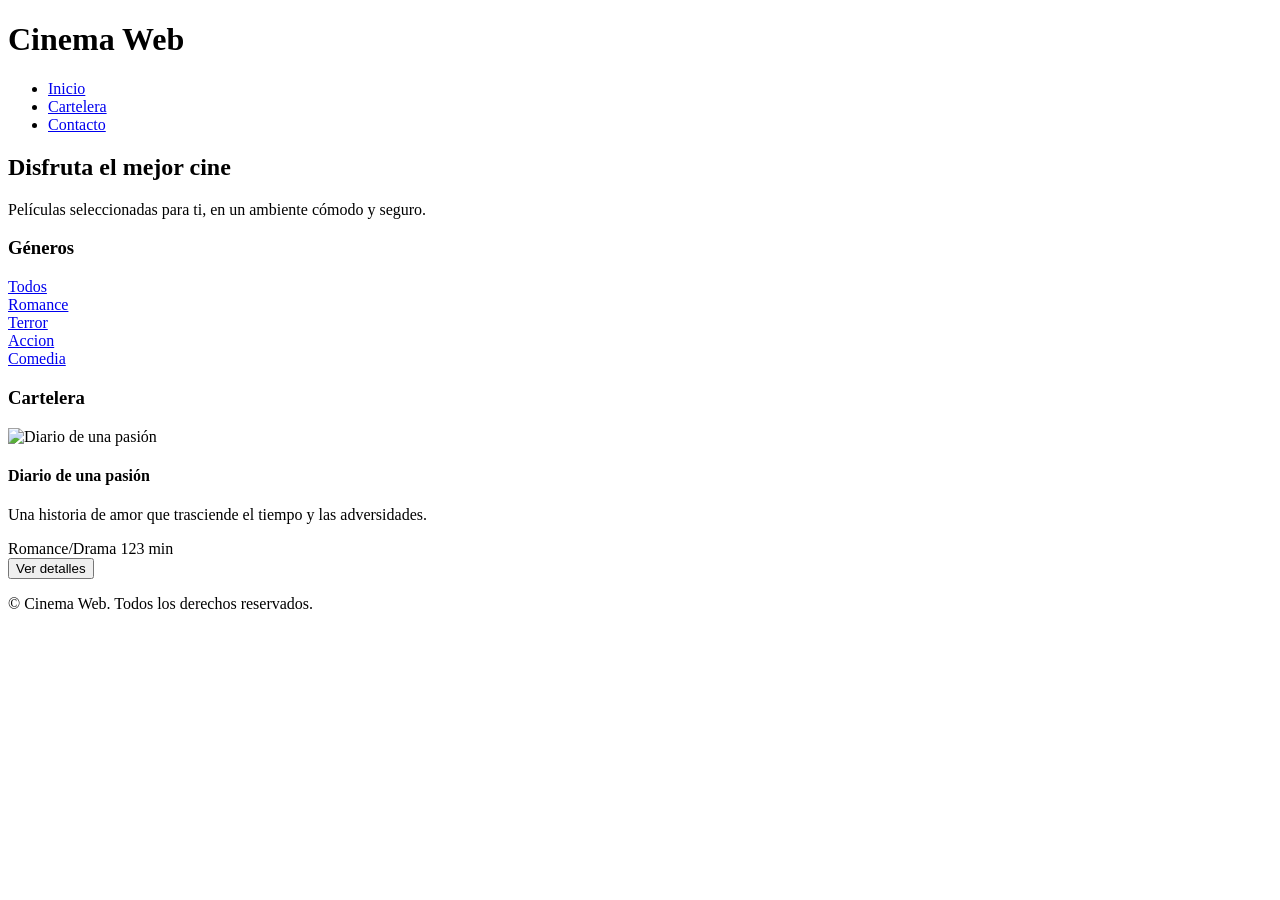
==== cinema-web/index.html @ 7609ff4f "cambios iniciales se hace un menu lateral y se agrega la logica de javascript para mayor entendimien" ====
<!doctype html>
<html lang="es">

<head>
    <meta charset="utf-8">
    <meta name="viewport" content="width=device-width, initial-scale=1">
    <title>Cinema Web</title>
    <link rel="stylesheet" href="css/styles.css">
</head>

<body>
    <header class="site-header">
        <div class="container header-inner">
            <h1 class="site-logo">Cinema Web</h1>
            <nav class="main-nav" aria-label="Navegación principal">
                <ul>
                    <li><a href="#">Inicio</a></li>
                    <li><a href="#cartelera">Cartelera</a></li>
                    <li><a href="#">Contacto</a></li>
                </ul>
            </nav>
        </div>
    </header>

    <main>
        <section class="hero">
            <div class="container hero-inner">
                <h2 class="hero-title">Disfruta el mejor cine</h2>
                <p class="hero-subtitle">Películas seleccionadas para ti, en un ambiente cómodo y seguro.</p>
            </div>
        </section>
        <div class="principal">
            <aside class="aside-menu">
                <h3>Géneros</h3>

                <div id="genreContainer">
                    <a href="#">Todos</a>
                </div>
                <div id="genreContainer">
                    <a href="#">Romance</a>
                </div>
                <div id="genreContainer">
                    <a href="#">Terror</a>
                </div>
                <div id="genreContainer">
                    <a href="#">Accion</a>
                </div>
                <div id="genreContainer">
                    <a href="#">Comedia</a>
                </div>
            </aside>

            <section id="cartelera" class="cartelera container">
                <h3>Cartelera</h3>
                <!-- Contenedor vacío donde JavaScript añadirá las tarjetas de películas -->

                <div id="movieContainer" class="movie-grid" aria-live="polite">
                    <div class="movie-grid">
                        <article class="movie-card">
                            <img src="images/poster-diario-de-una-pasion.jpg" alt="Diario de una pasión"
                                class="movie-card__image">
                            <div class="movie-card__content">
                                <h4 class="movie-card__title">Diario de una pasión</h4>
                                <p class="movie-card__description">Una historia de amor que trasciende el tiempo y las
                                    adversidades.</p>
                                <div class="movie-card__meta">
                                    <span class="movie-card__genre">Romance/Drama</span>
                                    <span class="movie-card__duration">123 min</span>
                                </div>
                                <button class="movie-card__button">Ver detalles</button>
                            </div>
                        </article>
                    </div>

                </div>
            </section>
        </div>
    </main>

    <footer class="site-footer" id="years">
        <div class="container footer-inner">
            <p>&copy; <span id="years"></span> Cinema Web. Todos los derechos reservados.</p>
        </div>
    </footer>

    <script src="js/app.js" defer></script>
</body>

</html>
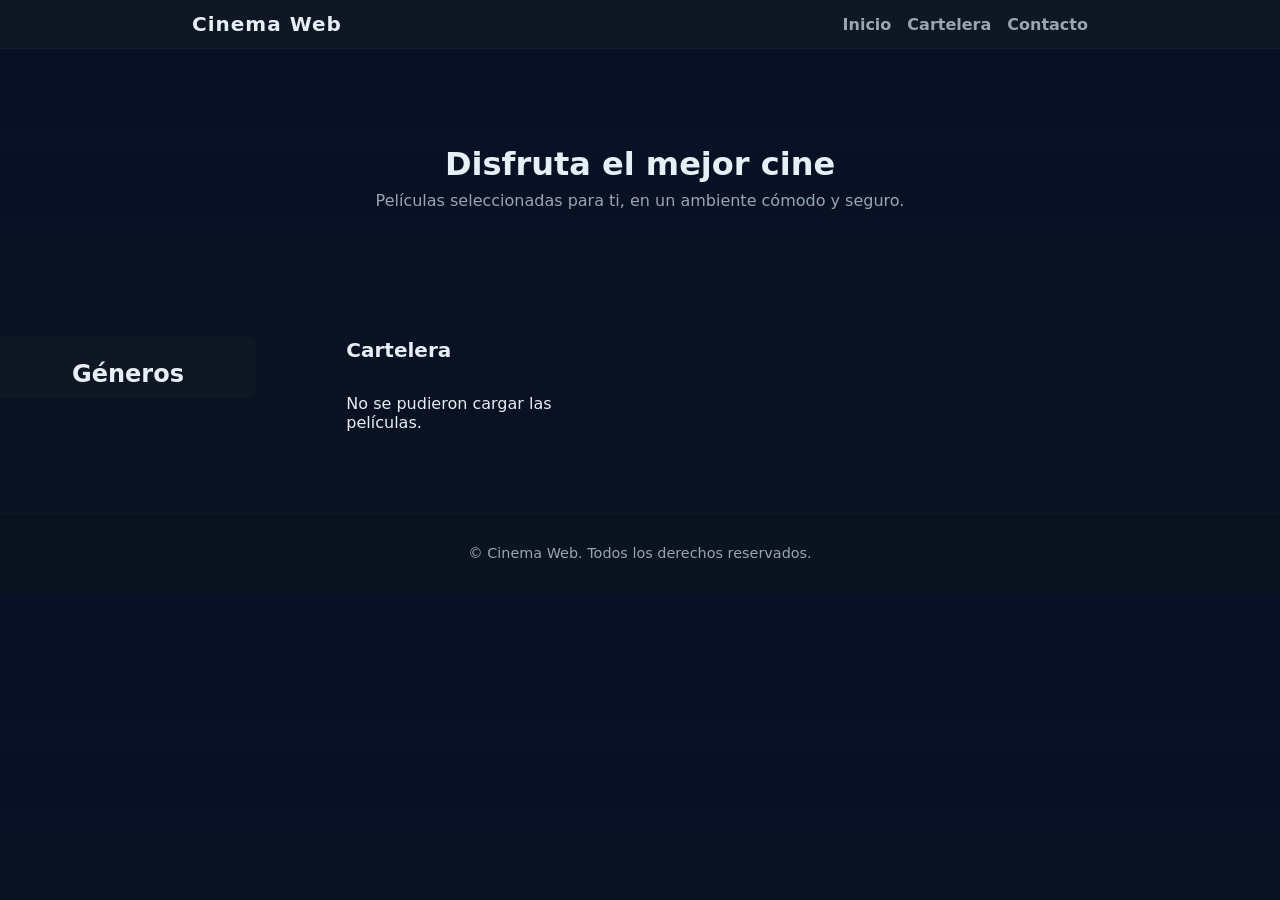
==== commit 7af6c5ec: "hice pull de lo que trabajo el profe en clase y agrege logica para enteder el flujo de datos y corre" ====
--- a/cinema-web/index.html
+++ b/cinema-web/index.html
@@ -32,58 +32,23 @@
         <div class="principal">
             <aside class="aside-menu">
                 <h3>Géneros</h3>
-
-                <div id="genreContainer">
-                    <a href="#">Todos</a>
-                </div>
-                <div id="genreContainer">
-                    <a href="#">Romance</a>
-                </div>
-                <div id="genreContainer">
-                    <a href="#">Terror</a>
-                </div>
-                <div id="genreContainer">
-                    <a href="#">Accion</a>
-                </div>
-                <div id="genreContainer">
-                    <a href="#">Comedia</a>
-                </div>
+                <div class="genreContainer" aria-label="Filtros de géneros"></div>
             </aside>
 
             <section id="cartelera" class="cartelera container">
                 <h3>Cartelera</h3>
-                <!-- Contenedor vacío donde JavaScript añadirá las tarjetas de películas -->
-
-                <div id="movieContainer" class="movie-grid" aria-live="polite">
-                    <div class="movie-grid">
-                        <article class="movie-card">
-                            <img src="images/poster-diario-de-una-pasion.jpg" alt="Diario de una pasión"
-                                class="movie-card__image">
-                            <div class="movie-card__content">
-                                <h4 class="movie-card__title">Diario de una pasión</h4>
-                                <p class="movie-card__description">Una historia de amor que trasciende el tiempo y las
-                                    adversidades.</p>
-                                <div class="movie-card__meta">
-                                    <span class="movie-card__genre">Romance/Drama</span>
-                                    <span class="movie-card__duration">123 min</span>
-                                </div>
-                                <button class="movie-card__button">Ver detalles</button>
-                            </div>
-                        </article>
-                    </div>
-
-                </div>
+                <div id="movieContainer" class="movie-grid" aria-live="polite"></div>
             </section>
         </div>
     </main>
 
-    <footer class="site-footer" id="years">
+    <footer class="site-footer">
         <div class="container footer-inner">
             <p>&copy; <span id="years"></span> Cinema Web. Todos los derechos reservados.</p>
         </div>
     </footer>
 
-    <script src="js/app.js" defer></script>
+    <script src="js/jquery.js" defer></script>
 </body>
 
 </html>
--- a/cinema-web/css/styles.css
+++ b/cinema-web/css/styles.css
@@ -0,0 +1,265 @@
+/* Variables */
+:root {
+    --bg: #0b0f17;
+    --surface: #0f1724;
+    --accent: #e53935;
+    --muted: #9aa4b2;
+    --over: #ffffff;
+    --card-bg: #0d1117;
+    --radius: 8px;
+    --max-width: 1100px;
+    --medium-width: 500px;
+}
+
+* {
+    box-sizing: border-box
+}
+
+body {
+    margin: 0;
+    font-family: system-ui, -apple-system, 'Segoe UI', Roboto, 'Helvetica Neue', Arial;
+    background: linear-gradient(180deg, #071026 0%, #0b1220 100%);
+    color: #e6eef6;
+    -webkit-font-smoothing: antialiased;
+}
+
+main {
+    display: block;
+}
+
+
+.principal {
+    display: flex;
+    justify-content: center;
+    gap: 15px;
+}
+
+.container {
+    width: 70%;
+    max-width: var(--max-width);
+    margin: 0 auto;
+}
+
+.aside-menu {
+    
+   
+    max-width: var(--medium-width);
+    background-color: var(--surface);
+    margin: 30px auto 0 0;
+    text-align: center;
+    border-top-right-radius: var(--radius);
+    border-bottom-right-radius: var(--radius);
+    width: 20%;
+    left: 50px;
+    height: 100%;
+    
+
+}
+
+/* Header */
+.site-header {
+    background: var(--surface);
+    border-bottom: 1px solid rgba(255, 255, 255, 0.03);
+    padding: 12px 0;
+}
+
+.header-inner {
+    display: flex;
+    align-items: center;
+    justify-content: space-between;
+}
+
+.site-logo {
+    margin: 0;
+    font-size: 1.25rem;
+    letter-spacing: 1px;
+}
+
+.main-nav ul {
+    list-style: none;
+    margin: 0;
+    padding: 0;
+    display: flex;
+    gap: 16px;
+}
+
+.main-nav a {
+    color: var(--muted);
+    text-decoration: none;
+    font-weight: 600;
+}
+
+.main-nav a:hover {
+    color: var(--accent)
+}
+
+/* Hero */
+.hero {
+    padding: 48px 0;
+}
+
+.hero-inner {
+    text-align: center;
+    padding: 48px 0;
+}
+
+.hero-title {
+    margin: 0 0 8px 0;
+    font-size: 2rem;
+}
+
+.hero-subtitle {
+    margin: 0;
+    color: var(--muted);
+}
+
+/*menu lateral*/
+
+.genreContainer {
+    display:block;
+    grid-template-columns: 20% 1fr;
+    gap: 30px;
+    align-items: stretch;
+    height: 100%;
+}
+
+.aside-menu h3 {
+    text-transform: capitalize;
+    font-size: 1.5rem;
+    margin-bottom: 10px;
+}
+
+.aside-menu a,
+.genre-link {
+    color: var(--muted);
+    text-decoration: none;
+    text-transform: capitalize;
+    font-size: 1.2rem;
+    font-weight: 600;
+    margin: 8px 0;
+    display: block;
+    transition: color .15s ease, transform .15s ease;
+    cursor: pointer;
+}
+
+.aside-menu a:hover,
+.genre-link:hover,
+.genre-link.is-active {
+    color: var(--over);
+    transform: translateX(2px);
+}
+
+
+/* Cartelera */
+.cartelera {
+    padding: 32px 0 64px 0;
+}
+
+.cartelera h3 {
+    margin: 0 0 16px 0;
+    font-size: 1.25rem;
+}
+
+/* Movie grid and card classes (prepared for dynamic insertion) */
+.movie-grid {
+    display: grid;
+    grid-template-columns: repeat(auto-fill, minmax(220px, 1fr));
+    gap: 20px;
+}
+
+.movie-card {
+    background: linear-gradient(180deg, rgba(255, 255, 255, 0.02), rgba(255, 255, 255, 0.01));
+    border: 1px solid rgba(255, 255, 255, 0.03);
+    border-radius: var(--radius);
+    overflow: hidden;
+    display: flex;
+    flex-direction: column;
+    transition: transform .18s ease, box-shadow .18s ease;
+}
+
+.movie-card:hover {
+    transform: translateY(-6px);
+    box-shadow: 0 8px 24px rgba(0, 0, 0, 0.6);
+}
+
+.movie-card__image {
+    width: 100%;
+    height: 320px;
+    object-fit: cover;
+    display: block;
+}
+
+.movie-card__content {
+    padding: 12px 14px 16px 14px;
+    display: flex;
+    flex-direction: column;
+    gap: 8px;
+    flex: 1 1 auto;
+}
+
+.movie-card__title {
+    margin: 0;
+    font-size: 1.05rem;
+}
+
+.movie-card__description {
+    margin: 0;
+    color: var(--muted);
+    font-size: 0.95rem;
+    line-height: 1.2;
+}
+
+.movie-card__meta {
+    display: flex;
+    justify-content: space-between;
+    align-items: center;
+    gap: 8px;
+    color: var(--muted);
+    font-size: 0.9rem;
+}
+
+.movie-card__button {
+    margin-top: 8px;
+    align-self: flex-start;
+    padding: 8px 12px;
+    background: var(--accent);
+    color: white;
+    border: none;
+    border-radius: 6px;
+    cursor: pointer;
+    font-weight: 700;
+}
+
+.movie-card__button:hover {
+    opacity: 0.95
+}
+
+/* Footer */
+.site-footer {
+    padding: 18px 0;
+    border-top: 1px solid rgba(255, 255, 255, 0.02);
+    text-align: center;
+    color: var(--muted);
+    font-size: 0.9rem;
+}
+
+/* Responsive tweaks */
+@media (max-width:720px) {
+    .hero-title {
+        font-size: 1.5rem
+    }
+
+    .movie-card__image {
+        height: 220px
+    }
+}
+
+@media (max-width:420px) {
+    .main-nav ul {
+        gap: 8px
+    }
+
+    .movie-card__image {
+        height: 180px
+    }
+}
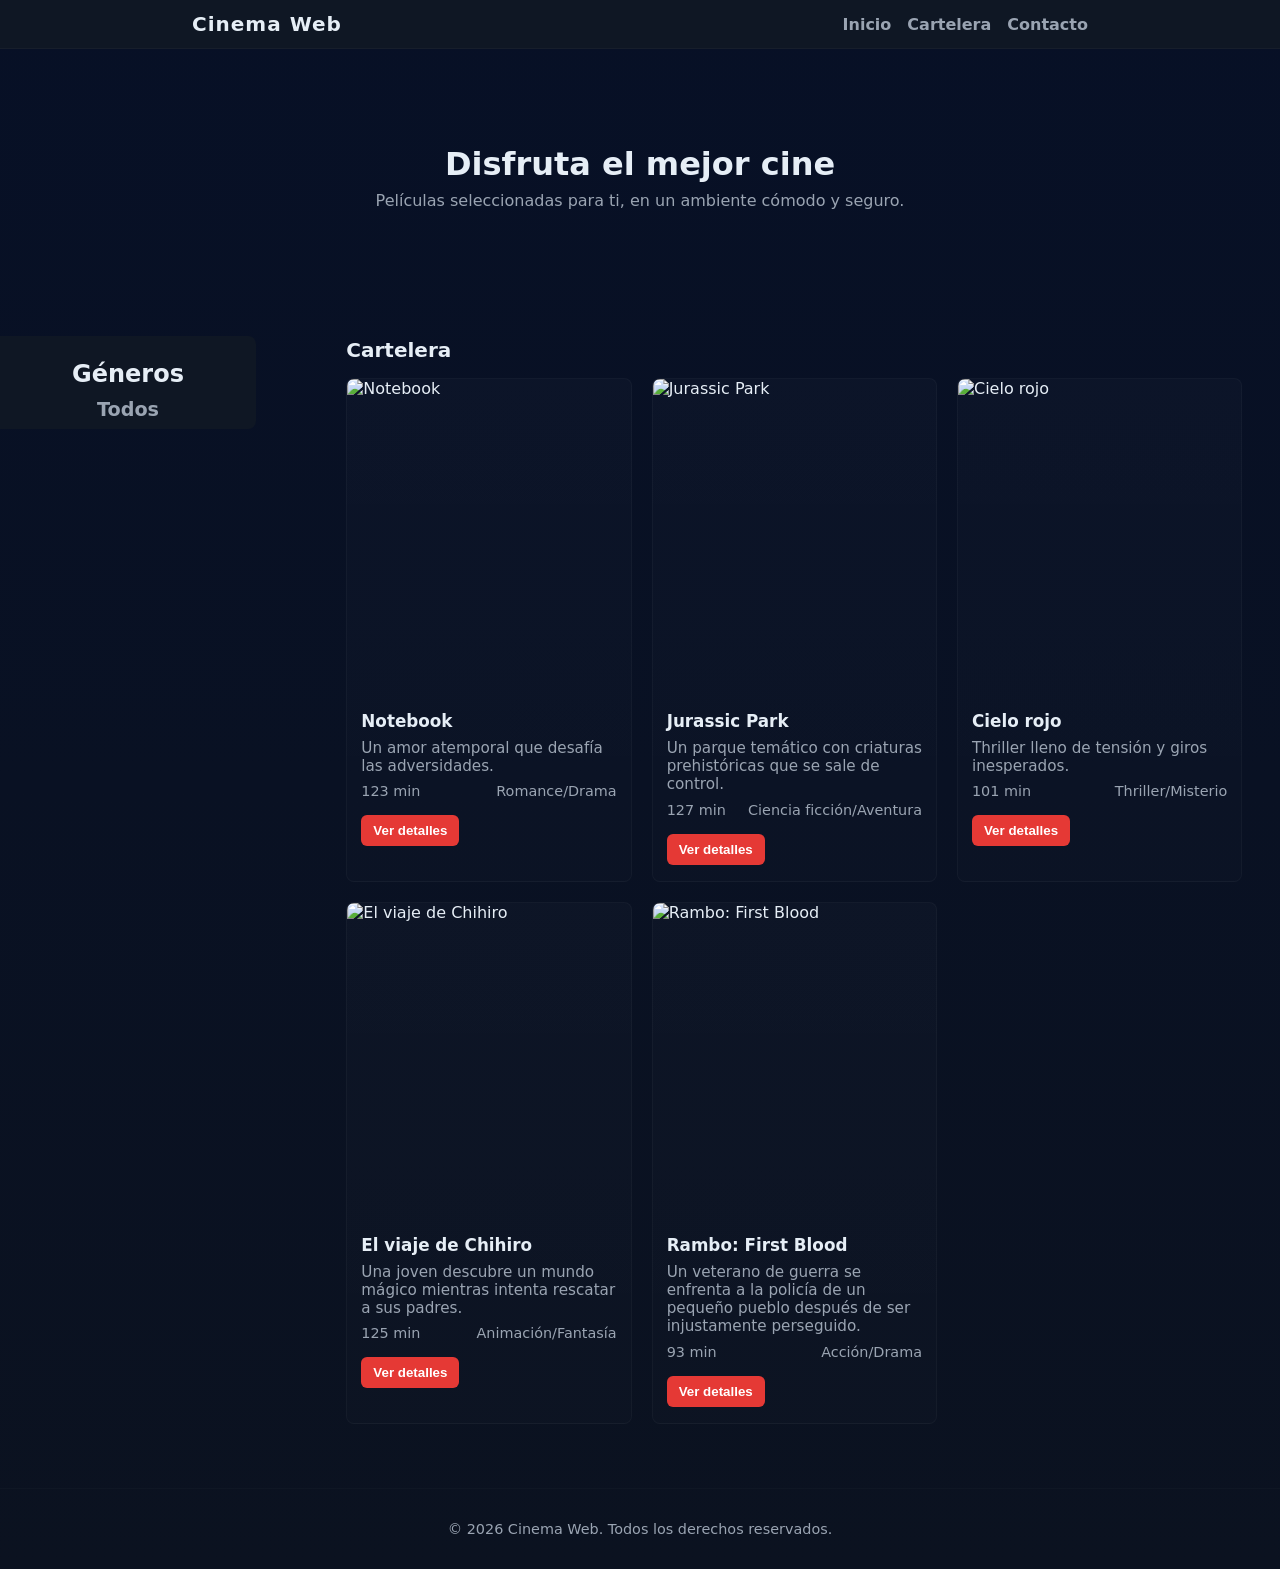
==== commit d572b463: "Merge branch 'main' of https://github.com/williamgonzalezarguedas-art/ProyectoCinema into proyecto-l" ====
--- a/cinema-web/index.html
+++ b/cinema-web/index.html
@@ -6,6 +6,9 @@
     <meta name="viewport" content="width=device-width, initial-scale=1">
     <title>Cinema Web</title>
     <link rel="stylesheet" href="css/styles.css">
+
+    <script src="https://code.jquery.com/jquery-3.7.1.min.js"></script>
+
 </head>
 
 <body>
@@ -13,7 +16,7 @@
         <div class="container header-inner">
             <h1 class="site-logo">Cinema Web</h1>
             <nav class="main-nav" aria-label="Navegación principal">
-                <ul>
+                <ul id="list">
                     <li><a href="#">Inicio</a></li>
                     <li><a href="#cartelera">Cartelera</a></li>
                     <li><a href="#">Contacto</a></li>
@@ -32,7 +35,10 @@
         <div class="principal">
             <aside class="aside-menu">
                 <h3>Géneros</h3>
-                <div class="genreContainer" aria-label="Filtros de géneros"></div>
+
+                <div id="genreContainer" class="genreClass">
+                    <a href="#">Todos</a>
+                </div>
             </aside>
 
             <section id="cartelera" class="cartelera container">
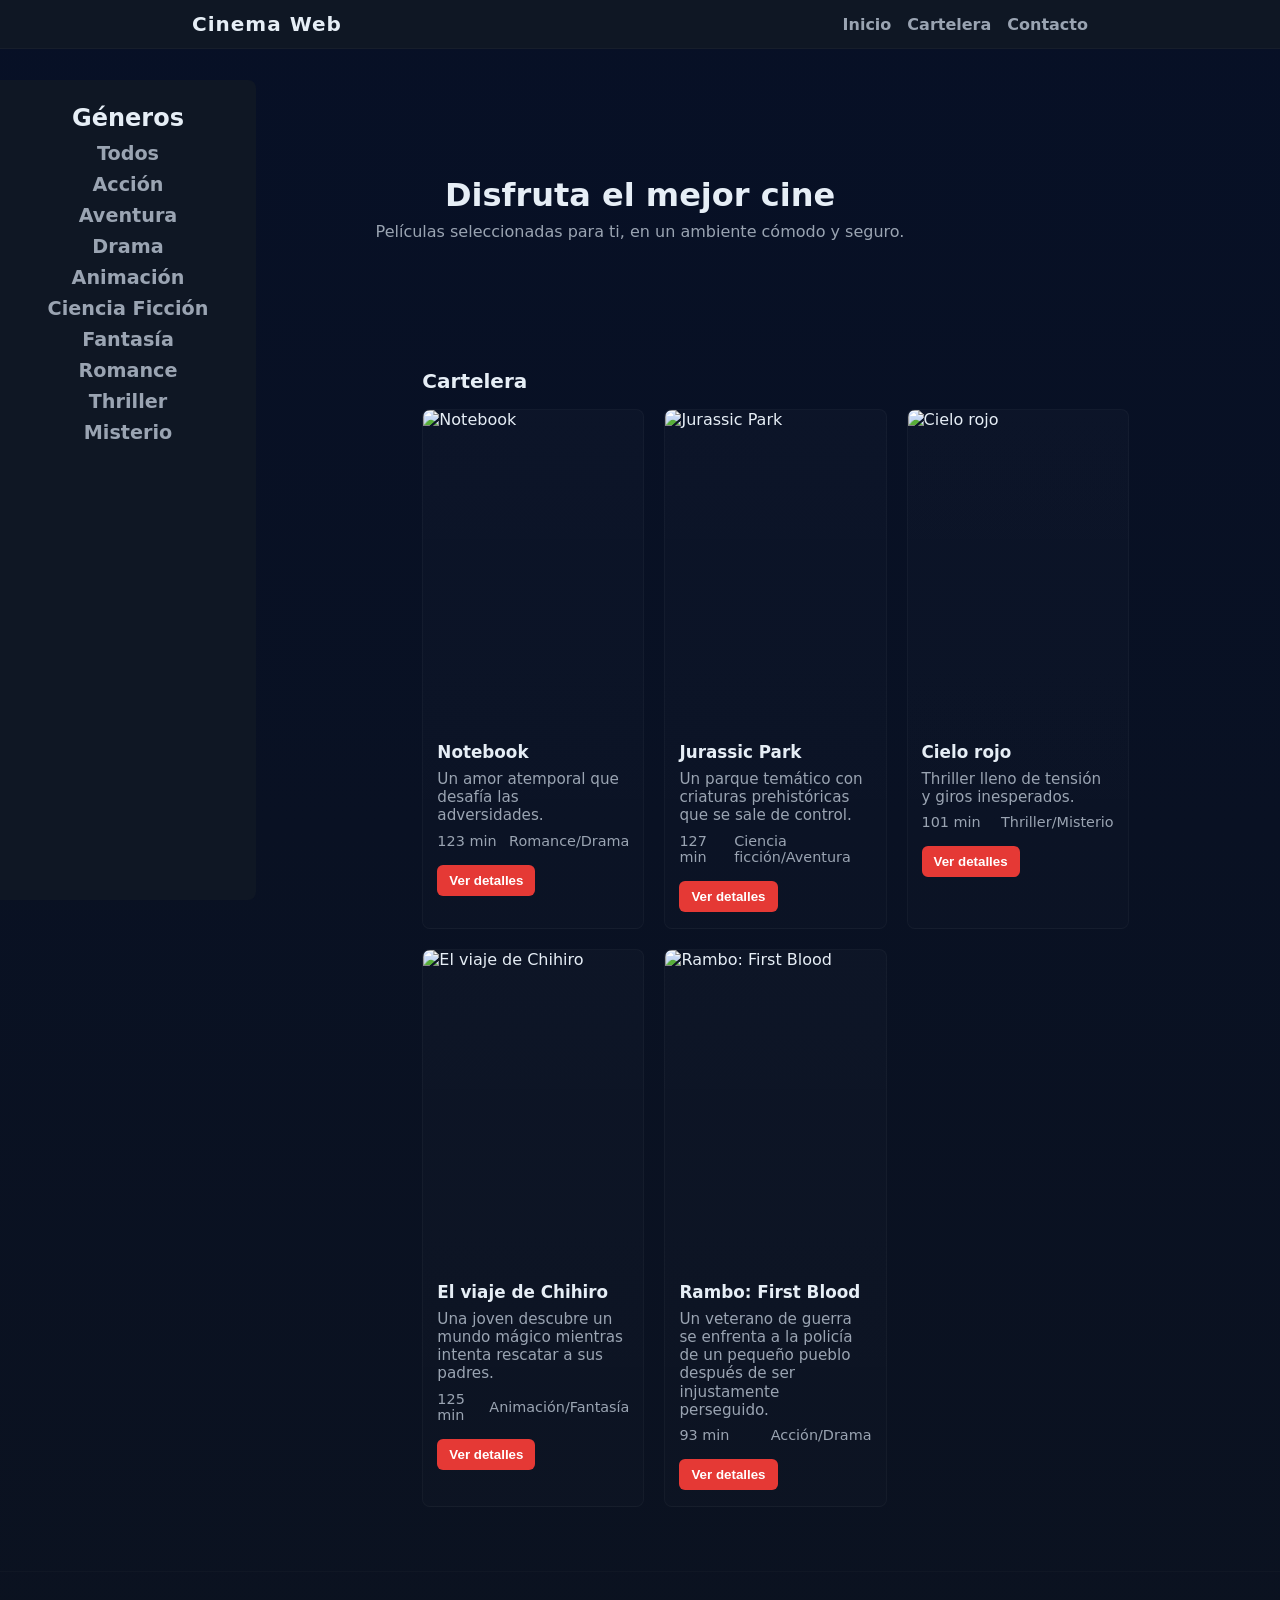
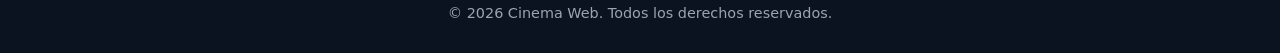
==== commit 00092fdc: "Se hicieron cambios para que la pagina sea responsive y se agrega un boton hamburguesa para la carte" ====
--- a/cinema-web/index.html
+++ b/cinema-web/index.html
@@ -33,8 +33,33 @@
             </div>
         </section>
         <div class="principal">
-            <aside class="aside-menu">
-                <h3>Géneros</h3>
+            <!--
+                Este botón solo se muestra mediante CSS en pantallas de hasta 720px.
+                aria-controls relaciona el botón con el menú que controla.
+                aria-expanded indica si el menú está cerrado (false) o abierto (true).
+            -->
+            <button class="menu-toggle" type="button" aria-controls="genreMenu" aria-expanded="false">
+                <span>Explorar géneros</span>
+                <span class="menu-toggle__icon" aria-hidden="true">☰</span>
+            </button>
+
+            <!--
+                Esta capa oscura aparece detrás del menú en móviles y tablets.
+                hidden hace que empiece invisible; JavaScript lo quita al abrir el menú.
+            -->
+            <div class="menu-backdrop" hidden></div>
+
+            <!--
+                En escritorio este aside permanece visible como menú lateral.
+                En móviles y tablets CSS lo oculta fuera de la pantalla y JavaScript
+                le añade la clase is-open para deslizarlo hacia dentro.
+            -->
+            <aside id="genreMenu" class="aside-menu" aria-label="Filtrar películas por género">
+                <div class="aside-menu__header">
+                    <h3>Géneros</h3>
+                    <!-- Este botón solo aparece dentro del panel responsive. -->
+                    <button class="menu-close" type="button" aria-label="Cerrar menú de géneros">&times;</button>
+                </div>
 
                 <div id="genreContainer" class="genreClass">
                     <a href="#">Todos</a>
@@ -43,18 +68,38 @@
 
             <section id="cartelera" class="cartelera container">
                 <h3>Cartelera</h3>
-                <div id="movieContainer" class="movie-grid" aria-live="polite"></div>
+                <!-- Contenedor vacío donde JavaScript añadirá las tarjetas de películas -->
+
+                <div id="movieContainer" class="movie-grid" aria-live="polite">
+                    <div class="movie-grid">
+                        <article class="movie-card">
+                            <img src="images/poster-diario-de-una-pasion.jpg" alt="Diario de una pasión"
+                                class="movie-card__image">
+                            <div class="movie-card__content">
+                                <h4 class="movie-card__title">Diario de una pasión</h4>
+                                <p class="movie-card__description">Una historia de amor que trasciende el tiempo y las
+                                    adversidades.</p>
+                                <div class="movie-card__meta">
+                                    <span class="movie-card__genre">Romance/Drama</span>
+                                    <span class="movie-card__duration">123 min</span>
+                                </div>
+                                <button class="movie-card__button">Ver detalles</button>
+                            </div>
+                        </article>
+                    </div>
+
+                </div>
             </section>
         </div>
     </main>
 
     <footer class="site-footer">
         <div class="container footer-inner">
-            <p>&copy; <span id="years"></span> Cinema Web. Todos los derechos reservados.</p>
+            <p>&copy; <span id="year"></span> Cinema Web. Todos los derechos reservados.</p>
         </div>
     </footer>
 
-    <script src="js/jquery.js" defer></script>
+    <script src="js/app.js" defer></script>
 </body>
 
 </html>
--- a/cinema-web/css/styles.css
+++ b/cinema-web/css/styles.css
@@ -21,17 +21,19 @@
     background: linear-gradient(180deg, #071026 0%, #0b1220 100%);
     color: #e6eef6;
     -webkit-font-smoothing: antialiased;
-}
-
-main {
-    display: block;
-}
-
+    /* Reserva el espacio que ocupa el header fijo para que no tape el contenido. */
+    padding-top: 80px;
+}
 
 .principal {
+    /*
+        En escritorio el menú sale del flujo por ser fixed. Este padding reserva
+        el 20% de ancho del menú más 15px de separación para que no tape la cartelera.
+    */
     display: flex;
     justify-content: center;
     gap: 15px;
+    padding-left: calc(20% + 15px);
 }
 
 .container {
@@ -41,19 +43,146 @@
 }
 
 .aside-menu {
-    
-   
     max-width: var(--medium-width);
     background-color: var(--surface);
-    margin: 30px auto 0 0;
+    margin: 0;
     text-align: center;
     border-top-right-radius: var(--radius);
     border-bottom-right-radius: var(--radius);
+    /* El menú ocupa el 20% izquierdo y se extiende desde debajo del header hasta el final. */
     width: 20%;
-    left: 50px;
-    height: 100%;
-    
-
+    left: 0;
+    top: 80px;
+    bottom: 0;
+    height: auto;
+    /* fixed lo mantiene lateral mientras el contenido principal se desplaza. */
+    position: fixed;
+    /* Si hay muchos géneros, se desplaza el menú sin aumentar ni tapar el body. */
+    overflow-y: auto;
+    /* Queda por encima del contenido, pero no lo tapa porque .principal reserva su espacio. */
+    z-index: 900;
+}
+
+.menu-toggle,
+.menu-close,
+.menu-backdrop {
+    /* Estos controles pertenecen al modo responsive y permanecen ocultos en escritorio. */
+    display: none;
+}
+
+@media (max-width: 720px) {
+    .menu-toggle {
+        /* El botón sustituye visualmente al menú lateral en móviles y tablets. */
+        display: flex;
+        position: fixed;
+        top: 92px;
+        left: 5%;
+        z-index: 800;
+        width: 90%;
+        min-height: 44px;
+        align-items: center;
+        justify-content: space-between;
+        padding: 10px 14px;
+        border: 1px solid rgba(255, 255, 255, 0.1);
+        border-radius: var(--radius);
+        background: var(--surface);
+        color: var(--over);
+        cursor: pointer;
+        font: inherit;
+        font-weight: 700;
+        box-shadow: 0 8px 24px rgba(0, 0, 0, 0.28);
+    }
+
+    .menu-toggle__icon {
+        color: var(--accent);
+        font-size: 1.25rem;
+    }
+
+    .menu-toggle:hover,
+    .menu-toggle:focus-visible,
+    .menu-close:hover,
+    .menu-close:focus-visible {
+        background: var(--accent);
+    }
+
+    .aside-menu {
+        /*
+            En móvil el aside deja de ocupar espacio permanente en la página.
+            Se coloca fuera de la pantalla y JavaScript lo muestra con .is-open.
+        */
+        position: fixed;
+        top: 0;
+        left: 0;
+        bottom: 0;
+        z-index: 1001;
+        width: min(82vw, 320px);
+        max-width: none;
+        height: 100vh;
+        padding-top: 28px;
+        border-radius: 0 var(--radius) var(--radius) 0;
+        transform: translateX(-105%);
+        transition: transform .2s ease;
+    }
+
+    .aside-menu.is-open {
+        /* translateX(0) devuelve el panel a su posición visible. */
+        transform: translateX(0);
+    }
+
+    .aside-menu__header {
+        display: flex;
+        align-items: center;
+        justify-content: space-between;
+        padding: 0 16px;
+    }
+
+    .aside-menu__header h3 {
+        margin: 0;
+    }
+
+    .menu-close {
+        display: block;
+        width: 32px;
+        height: 32px;
+        border: 0;
+        border-radius: 50%;
+        background: rgba(255, 255, 255, 0.08);
+        color: var(--over);
+        cursor: pointer;
+        font-size: 1.4rem;
+        line-height: 1;
+    }
+
+    .menu-backdrop:not([hidden]) {
+        /* La capa cubre el fondo y permite cerrar el panel con un clic fuera. */
+        display: block;
+        position: fixed;
+        inset: 0;
+        z-index: 1000;
+        background: rgba(3, 7, 14, 0.7);
+    }
+
+    body.menu-is-open {
+        /* Evita que el contenido del fondo se desplace mientras el panel está abierto. */
+        overflow: hidden;
+    }
+
+    .principal {
+        display: flex;
+        flex-direction: column;
+        padding-left: 0;
+    }
+
+    .cartelera.container {
+        padding-top: 80px;
+        width: 90%;
+    }
+}
+
+@media (prefers-reduced-motion: reduce) {
+    .aside-menu {
+        transition: none;
+    }
 }
 
 /* Header */
@@ -61,6 +190,20 @@
     background: var(--surface);
     border-bottom: 1px solid rgba(255, 255, 255, 0.03);
     padding: 12px 0;
+    /* position: fixed para que el header se mantenga fijo en la parte superior */
+    position: fixed;
+    top: 0;
+    width: 100%;
+    z-index: 1000;
+}
+
+/* hago responsive el header para que se vea bien en celulares y tablets */
+@media (min-width: 480px) {
+    .site-header {
+        display: block;
+        justify-content: center;
+        
+    }
 }
 
 .header-inner {
@@ -116,7 +259,7 @@
 /*menu lateral*/
 
 .genreContainer {
-    display:block;
+    display: block;
     grid-template-columns: 20% 1fr;
     gap: 30px;
     align-items: stretch;
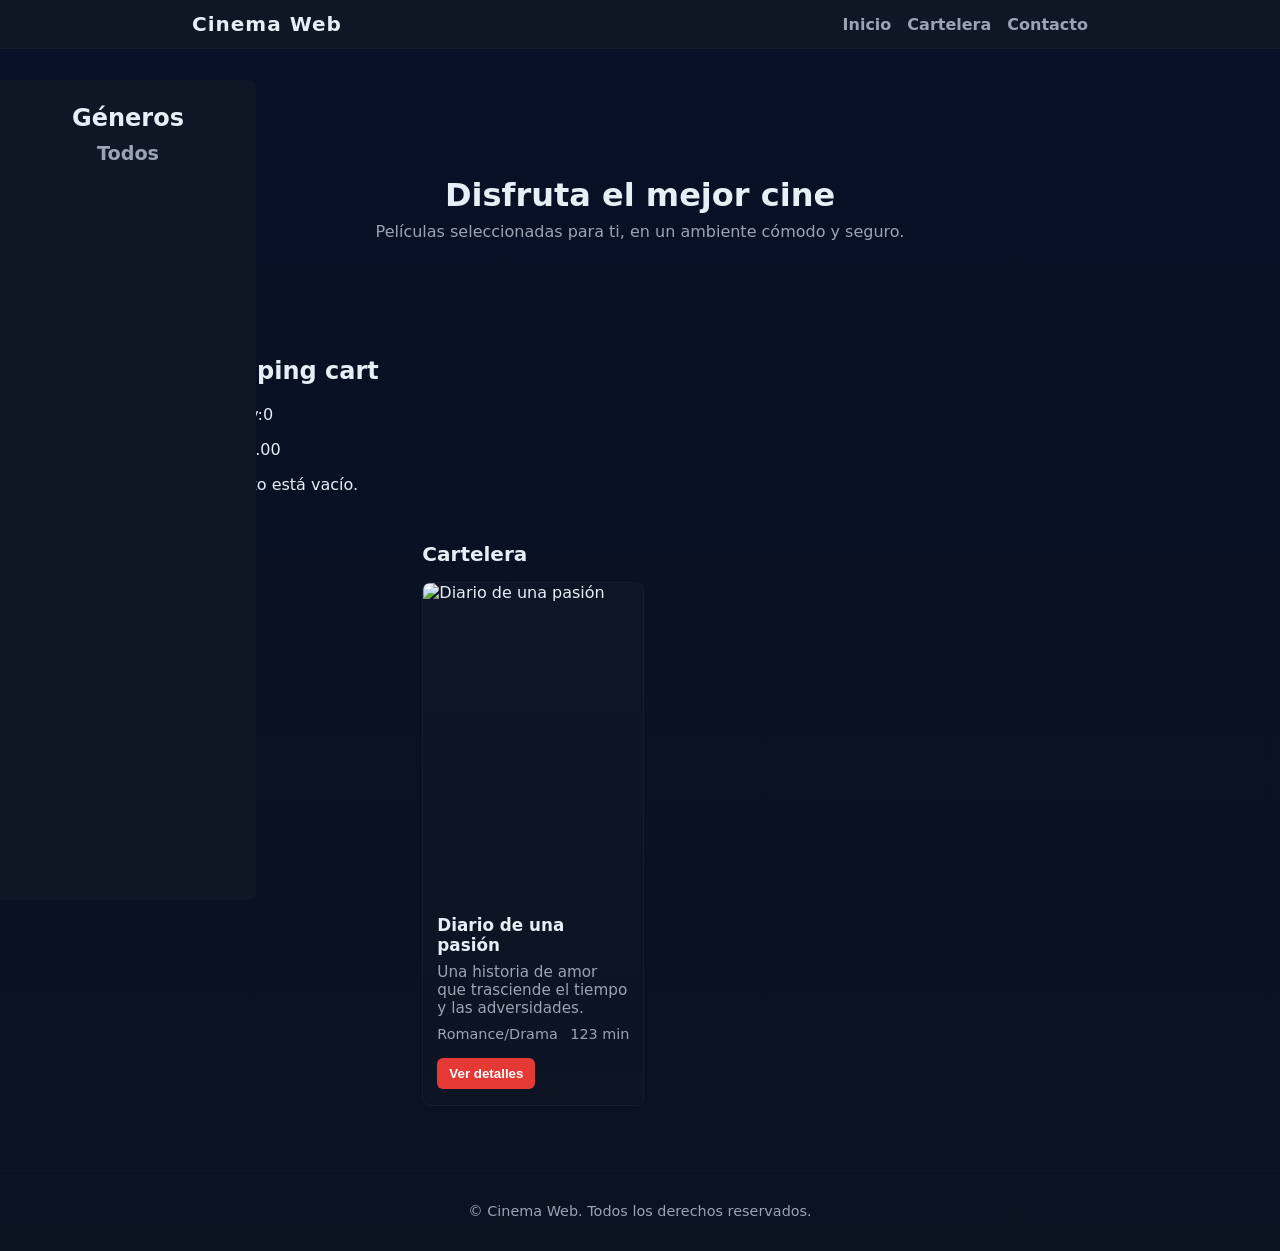
==== commit 98ce884a: "Guardar avances del carrito de compras" ====
--- a/cinema-web/index.html
+++ b/cinema-web/index.html
@@ -32,6 +32,20 @@
                 <p class="hero-subtitle">Películas seleccionadas para ti, en un ambiente cómodo y seguro.</p>
             </div>
         </section>
+        <div class="container shopping cart">
+
+
+            <h2 class="section-titleCar">shopping cart</h2>
+            <ul id="cartItems"></ul>
+            <p class="section-selectQuantity">quantity:<span id="totalQuantity">0</span></p>
+            <p class="section-titleCar">Total:<span id="totalPrice">$0.00</span></p>
+            <p id="emptyCartMessage">Tu carrito está vacío.</p>
+
+
+
+
+        </div>
+
         <div class="principal">
             <!--
                 Este botón solo se muestra mediante CSS en pantallas de hasta 720px.
@@ -66,6 +80,8 @@
                 </div>
             </aside>
 
+
+
             <section id="cartelera" class="cartelera container">
                 <h3>Cartelera</h3>
                 <!-- Contenedor vacío donde JavaScript añadirá las tarjetas de películas -->
@@ -91,6 +107,17 @@
                 </div>
             </section>
         </div>
+
+        <!--tarea-->
+        <!-- Este contenedor será rellenado dinámicamente por JavaScript. -->
+
+        <div id="movieModal" class="movie-modal" hidden> <!-- Ventana modal para mostrar detalles de la película -->
+            <div class="movie-modal__content"> <!-- Contenido de la ventana modal -->
+                <button id="movieModalClose" type="button">Cerrar</button> <!-- Botón para cerrar la ventana modal -->
+                <pre id="movieModalText"></pre> <!-- Contenedor para mostrar el texto de los detalles de la película -->
+            </div>
+        </div>
+
     </main>
 
     <footer class="site-footer">
@@ -100,6 +127,7 @@
     </footer>
 
     <script src="js/app.js" defer></script>
+
 </body>
 
 </html>
--- a/cinema-web/css/styles.css
+++ b/cinema-web/css/styles.css
@@ -202,7 +202,7 @@
     .site-header {
         display: block;
         justify-content: center;
-        
+
     }
 }
 
@@ -377,6 +377,57 @@
     opacity: 0.95
 }
 
+     /*tarea*/
+/* Ventana modal para mostrar detalles de la película */
+
+.movie-modal {
+    position: fixed;
+    /*COLOCA LA VENTANA MODAL SOBRE EL CONTENIDO DE LA PÁGINA*/
+    inset: 0;
+    /*HACE QUE OCUPE TODA LA PANTALLA*/
+    display: grid;
+    /* UTILIZA GRID PARA CENTRAR EL CONTENIDO DE LA VENTANA MODAL */
+    place-items: center;
+    /* CENTRA EL CONTENIDO DE LA VENTANA MODAL */
+    padding: 1rem;
+    /* AGREGA ESPACIADO INTERNO A LA VENTANA MODAL */
+    background: rgba(0, 0, 0, 0.7);
+    /* AGREGA UN FONDO SEMITRANSPARENTE DETRÁS DE LA VENTANA MODAL */
+    z-index: 1000;
+    /* ASEGURA QUE LA VENTANA MODAL SE MUESTRE ENCIMA DE OTROS ELEMENTOS DE LA PÁGINA */
+}
+
+.movie-modal[hidden] {
+    display: none;
+    /* OCULTA LA VENTANA MODAL CUANDO EL ATRIBUTO HIDDEN ESTÁ PRESENTE */
+}
+
+.movie-modal__content {
+    width: min(100%, 500px);
+    /* ESTABLECE UN ANCHO MÁXIMO PARA EL CONTENIDO DE LA VENTANA MODAL */
+    padding: 1.5rem;
+    /* AGREGA ESPACIADO INTERNO AL CONTENIDO DE LA VENTANA MODAL */
+    background: white;
+    /* ESTABLECE EL COLOR DE FONDO DEL CONTENIDO DE LA VENTANA MODAL */
+    color: black;
+    /* ESTABLECE EL COLOR DEL TEXTO DEL CONTENIDO DE LA VENTANA MODAL */
+    border-radius: 8px;
+    /* AGREGA ESQUINAS REDONDEADAS AL CONTENIDO DE LA VENTANA MODAL */
+}
+
+/* Asegura que el contenido de la ventana modal se ajuste al ancho de la pantalla en dispositivos móviles */
+.movie-modal__content pre {
+    white-space: pre-wrap; /* PERMITE QUE EL TEXTO SE ENVUELVA EN VARIAS LÍNEAS SI ES NECESARIO */
+    word-wrap: break-word; /* PERMITE QUE LAS PALABRAS LARGAS SE ROMPAN Y SE AJUSTEN AL ANCHO DEL CONTENEDOR */
+    overflow-wrap: break-word;/* PERMITE QUE LAS PALABRAS LARGAS SE ROMPAN Y SE AJUSTEN AL ANCHO DEL CONTENEDOR */
+}
+
+ @media (max-width: 500px) {
+    .movie-modal__content pre {
+        width: 100%;
+    }
+}
+
 /* Footer */
 .site-footer {
     padding: 18px 0;
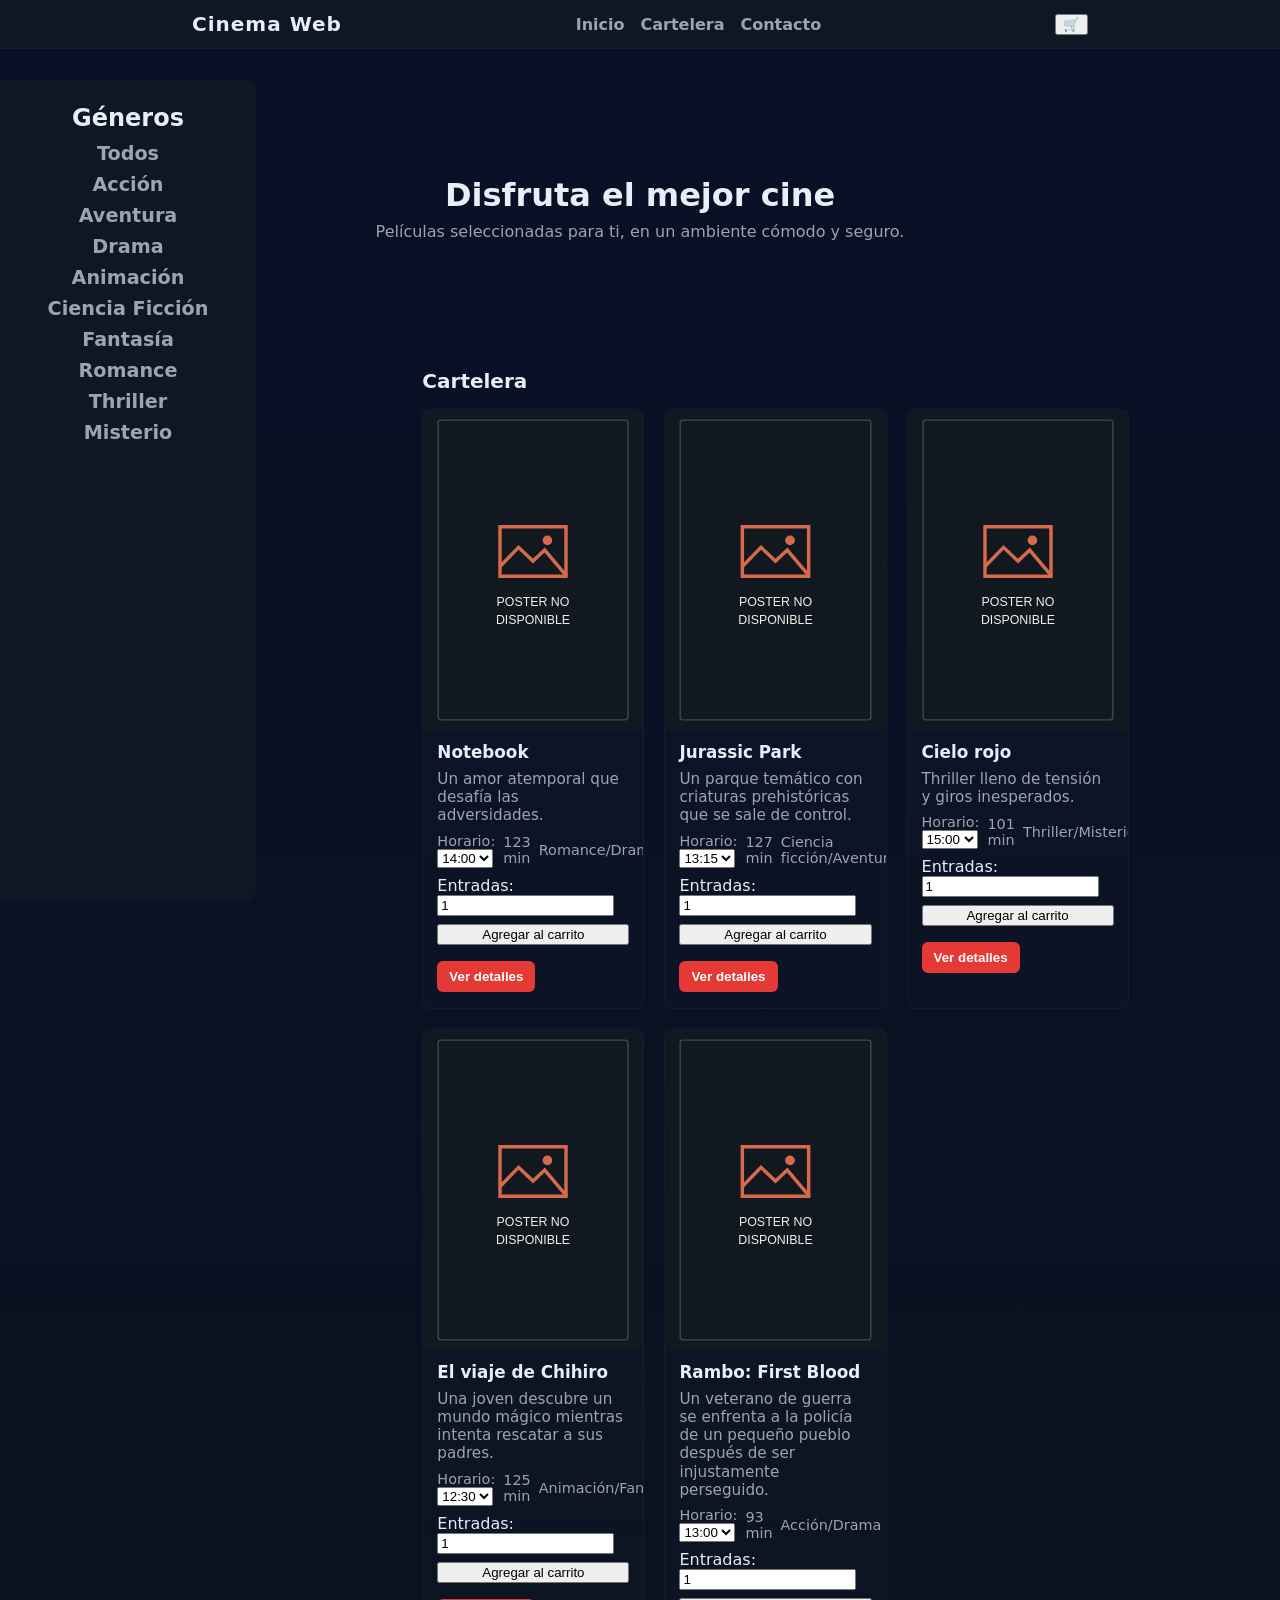
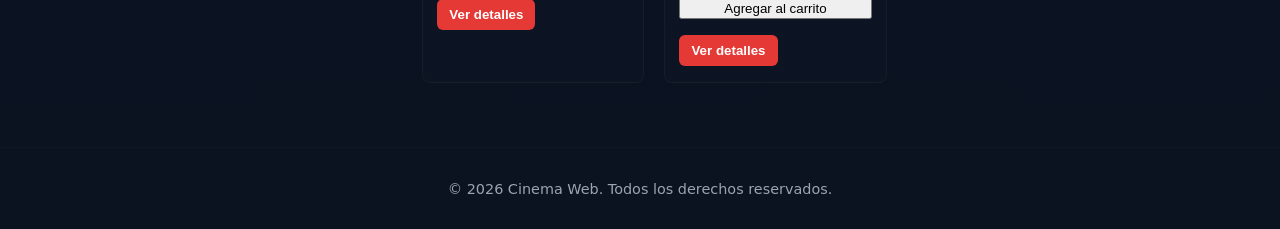
==== commit 7119bf1a: "Actualizacion de pagina de cine" ====
--- a/cinema-web/index.html
+++ b/cinema-web/index.html
@@ -19,9 +19,22 @@
                 <ul id="list">
                     <li><a href="#">Inicio</a></li>
                     <li><a href="#cartelera">Cartelera</a></li>
-                    <li><a href="#">Contacto</a></li>
+                    <li><a href="contacto.html">Contacto</a></li>
                 </ul>
             </nav>
+            <button id="cartToggle" class="cart-toggle" type="button" aria-label="Carrito de compras"
+                aria-controls="cartPanel" aria-expanded="false">
+                <span aria-hidden="true">&#128722;</span>
+            </button>
+            <div id="cartPanel" class="container shopping cart" hidden>
+                <h2 class="section-titleCar">shopping cart</h2>
+                <ul id="cartItems"></ul>
+                <p class="section-selectQuantity">quantity:<span id="totalQuantity">0</span></p>
+                <p class="section-titleCar">Total:<span id="totalPrice">$0.00</span></p>
+                <p id="emptyCartMessage">Tu carrito está vacío.</p>
+                <button id="confirmPurchase" type="button">Confirmar compra</button>
+                <pre id="purchaseReceipt" hidden></pre>
+            </div>
         </div>
     </header>
 
@@ -32,20 +45,6 @@
                 <p class="hero-subtitle">Películas seleccionadas para ti, en un ambiente cómodo y seguro.</p>
             </div>
         </section>
-        <div class="container shopping cart">
-
-
-            <h2 class="section-titleCar">shopping cart</h2>
-            <ul id="cartItems"></ul>
-            <p class="section-selectQuantity">quantity:<span id="totalQuantity">0</span></p>
-            <p class="section-titleCar">Total:<span id="totalPrice">$0.00</span></p>
-            <p id="emptyCartMessage">Tu carrito está vacío.</p>
-
-
-
-
-        </div>
-
         <div class="principal">
             <!--
                 Este botón solo se muestra mediante CSS en pantallas de hasta 720px.
@@ -76,7 +75,6 @@
                 </div>
 
                 <div id="genreContainer" class="genreClass">
-                    <a href="#">Todos</a>
                 </div>
             </aside>
 
@@ -86,25 +84,7 @@
                 <h3>Cartelera</h3>
                 <!-- Contenedor vacío donde JavaScript añadirá las tarjetas de películas -->
 
-                <div id="movieContainer" class="movie-grid" aria-live="polite">
-                    <div class="movie-grid">
-                        <article class="movie-card">
-                            <img src="images/poster-diario-de-una-pasion.jpg" alt="Diario de una pasión"
-                                class="movie-card__image">
-                            <div class="movie-card__content">
-                                <h4 class="movie-card__title">Diario de una pasión</h4>
-                                <p class="movie-card__description">Una historia de amor que trasciende el tiempo y las
-                                    adversidades.</p>
-                                <div class="movie-card__meta">
-                                    <span class="movie-card__genre">Romance/Drama</span>
-                                    <span class="movie-card__duration">123 min</span>
-                                </div>
-                                <button class="movie-card__button">Ver detalles</button>
-                            </div>
-                        </article>
-                    </div>
-
-                </div>
+                <div id="movieContainer" class="movie-grid" aria-live="polite"></div>
             </section>
         </div>
 
@@ -121,7 +101,7 @@
     </main>
 
     <footer class="site-footer">
-        <div class="container footer-inner">
+        <div class="container">
             <p>&copy; <span id="year"></span> Cinema Web. Todos los derechos reservados.</p>
         </div>
     </footer>
